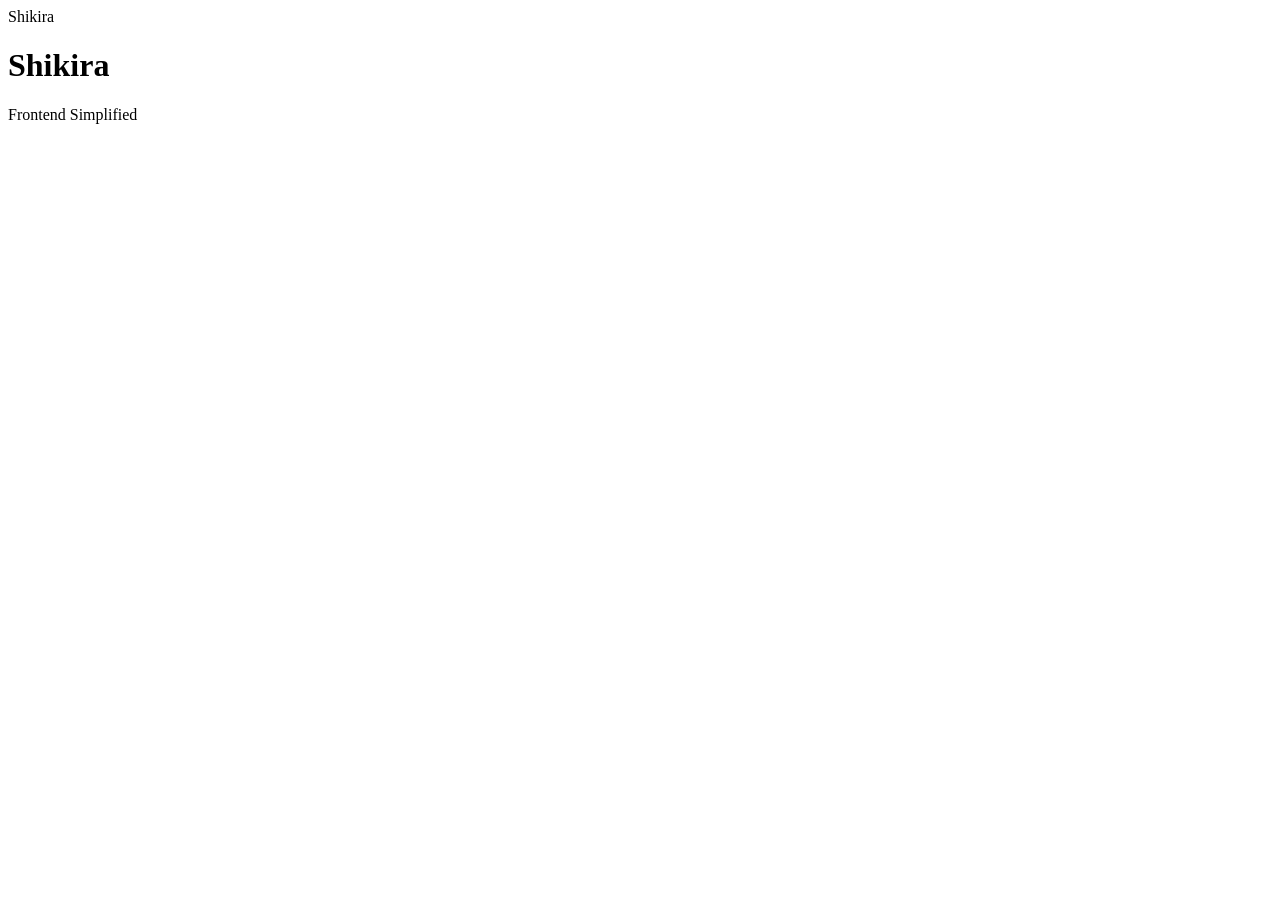
==== index.html @ d628eaca "first commit" ====
<!DOCTYPE html>
<html lang="en">
<head>
    <meta charset="UTF-8">
    <meta name="viewport" content="width=device-width, initial-scale=1.0">
    <title>Document</title>
</head>
<body>
    Shikira
    <h1>Shikira</h1>
    <p>Frontend Simplified</p>
</body>
</html>
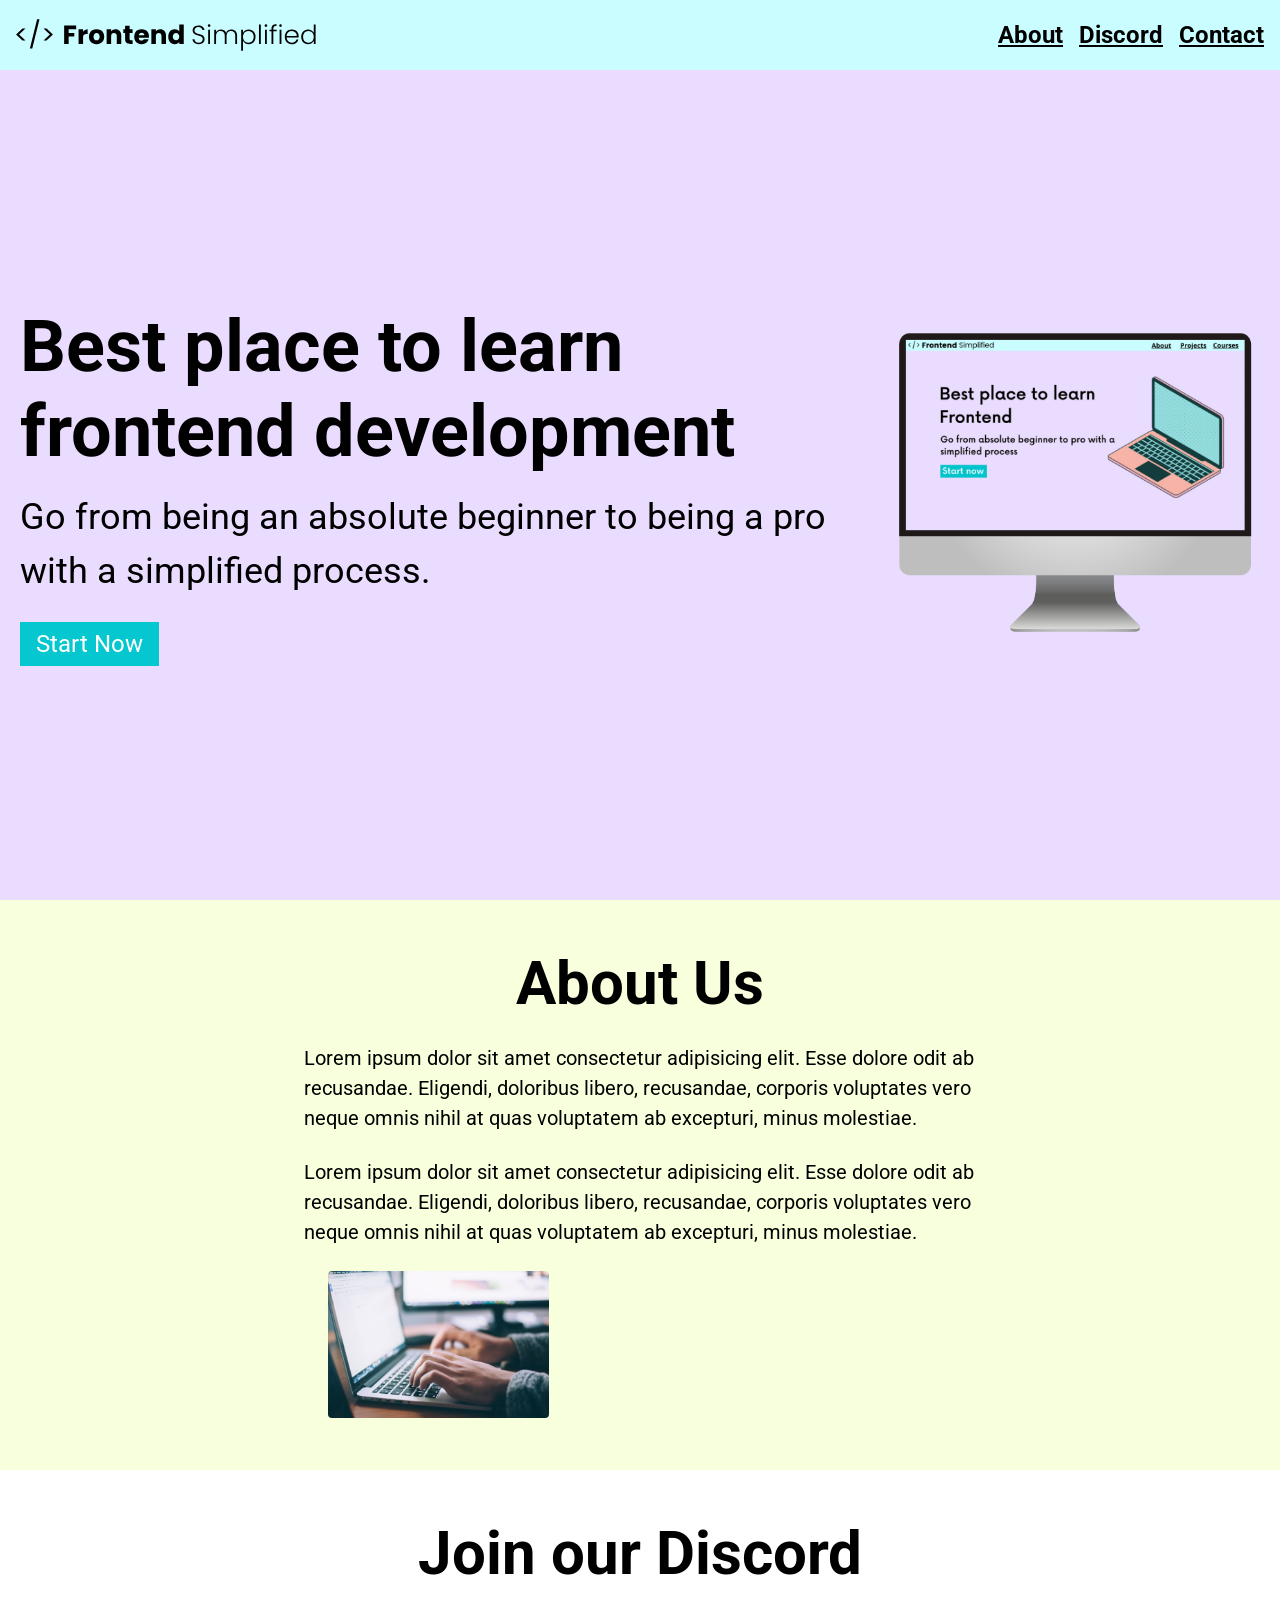
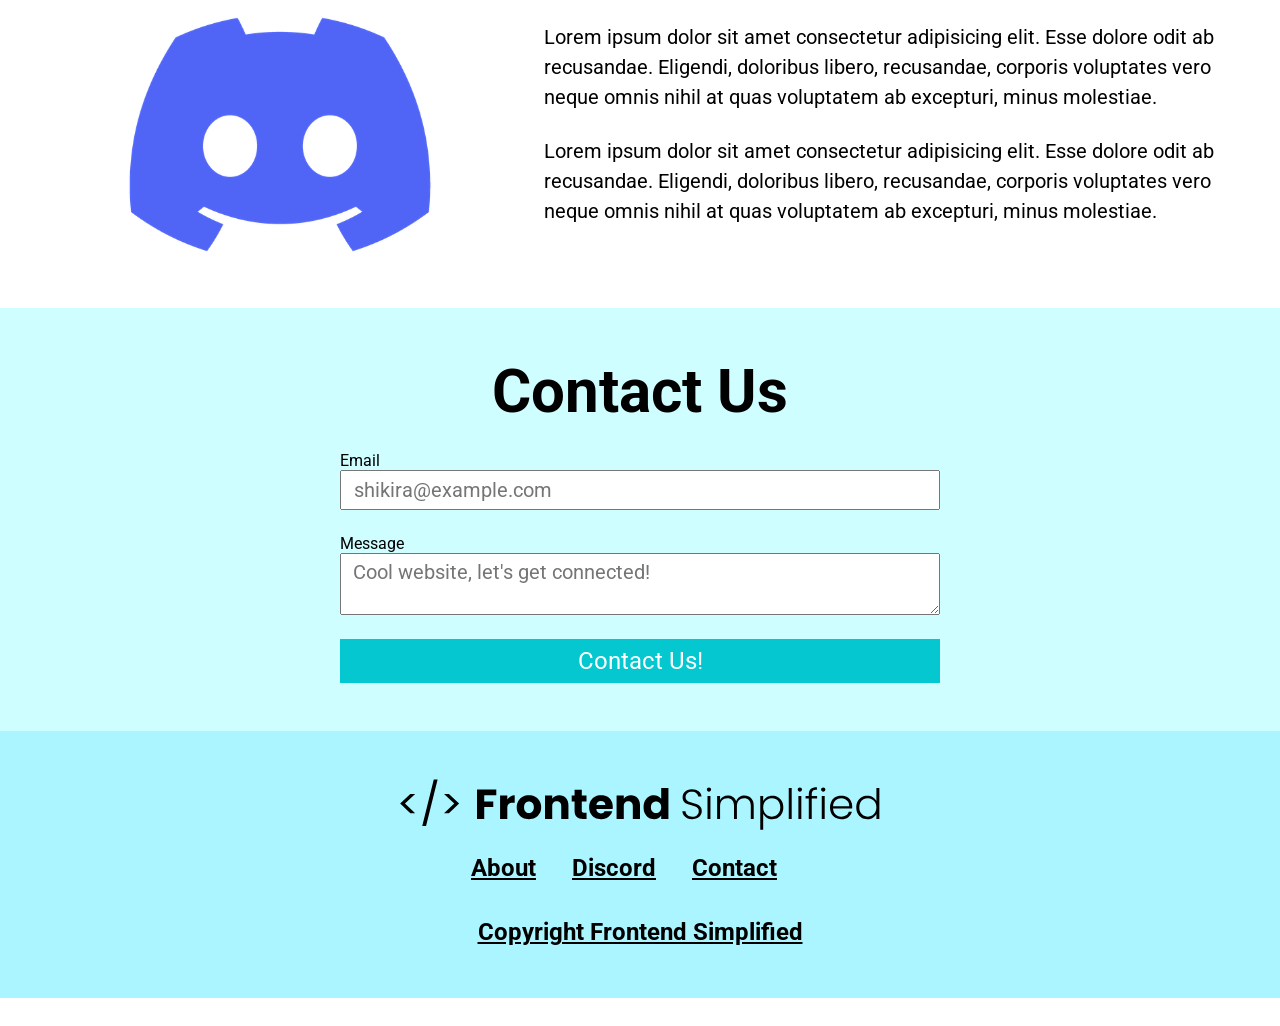
==== commit 8852f28b: "First commit" ====
--- a/index.html
+++ b/index.html
@@ -1,13 +1,97 @@
 <!DOCTYPE html>
 <html lang="en">
+
 <head>
     <meta charset="UTF-8">
+    <meta http-equiv="X-UA-Compatible" content="IE=edge">
     <meta name="viewport" content="width=device-width, initial-scale=1.0">
     <title>Document</title>
+    <link rel="stylesheet" href="./style.css"> 
 </head>
+
 <body>
-    Shikira
-    <h1>Shikira</h1>
-    <p>Frontend Simplified</p>
-</body>
+    <section>
+        <nav>
+            <img src="./HTML Practise Assets/FES.svg" class="logo" alt="Frontend Simplified logo">
+            <ul>
+                <li><a href="#about">About</a></li>
+                <li><a href="#Discord">Discord</a></li>
+                <li><a href="#contact">Contact</a></li>
+            </ul>
+        </nav>
+        <header>
+            <div class="row">
+                <div>
+                <h1>Best place to learn frontend development</h1>
+                <p class="subheader">Go from being an absolute beginner to being a pro with a simplified process.</p>
+                <button>Start Now</button>
+            </div>
+            <figure>
+                <img src="./HTML Practise Assets/laptop.png" alt="Laptop image">
+                </figure>
+                </div>
+        </header>
+    </section>
+    
+    <main>
+        <section id="about">
+            <h2>About Us</h2>
+            <div class="row">
+            <div class="section__description">
+                <div class="section__description--wrapper">
+            <p class="section__description--para">
+            Lorem ipsum dolor sit amet consectetur adipisicing elit. Esse dolore odit ab recusandae. Eligendi, doloribus libero, recusandae, corporis voluptates vero neque omnis nihil at quas voluptatem ab excepturi, minus molestiae.    
+            </p>
+            <p class="section__description--para">
+                Lorem ipsum dolor sit amet consectetur adipisicing elit. Esse dolore odit ab recusandae. Eligendi, doloribus libero, recusandae, corporis voluptates vero neque omnis nihil at quas voluptatem ab excepturi, minus molestiae.</p>
+            <div>
+            <figure class="about__img--wrapper">
+                <img src="./HTML Practise Assets/about.jpg" alt="About image">
+            </figure>   
+            </div>
+        </div>
+            </section>
+        </section>
+
+        <section id="Discord">
+            <h2>Join our Discord</h2>
+            <div class="row">
+            <div class="section__description">
+            <figure class="about__img--wrapper">
+                <img src="./HTML Practise Assets/discord.png" alt="Discord image">
+            </figure>
+            <div class="section__description--wrapper">
+            <p class="section__description--para">
+                Lorem ipsum dolor sit amet consectetur adipisicing elit. Esse dolore odit ab recusandae. Eligendi, doloribus libero, recusandae, corporis voluptates vero neque omnis nihil at quas voluptatem ab excepturi, minus molestiae.</p>
+
+            <p class="section__description--para">Lorem ipsum dolor sit amet consectetur adipisicing elit. Esse dolore odit ab recusandae. Eligendi, doloribus libero, recusandae, corporis voluptates vero neque omnis nihil at quas voluptatem ab excepturi, minus molestiae.</p>
+            </div>
+        </div>
+    </div>
+        </section>
+
+        <section id="contact">
+            <h2>Contact Us</h2>
+            <form action="">
+                <span>Email</span>
+                <input type="email" placeholder="shikira@example.com">
+                <span>Message</span>
+                <textarea placeholder="Cool website, let's get connected!"></textarea>
+                <button>Contact Us!</button>
+            </form>
+            </section>
+        </main>
+
+        <footer>
+            <img class="footer__logo"src="./HTML Practise Assets/FES.svg" alt="Frontend Simplified logo">
+            <div class="footer__links">
+                <a class="footer__link" href="#about">About</a>
+                <a class="footer__link" href="#discord">Discord</a>
+                <a class="footer__link" href="#contact">Contact</a>
+                <a class="footer__link" href=""Courses</a>
+            </div>
+            <p>Copyright Frontend Simplified</p>
+        </footer>
+    </body>
+              
 </html>
--- a/style.css
+++ b/style.css
@@ -0,0 +1,275 @@
+@import url('https://fonts.googleapis.com/css2?family=Roboto:wght@300;400;500;700&display=swap');
+* {
+  font-family: 'Roboto', sans-serif;
+  padding: 0;
+  margin: 0;
+  box-sizing: border-box;
+}
+
+html {
+  scroll-behavior: smooth;
+}
+
+nav {
+  display: flex;
+  justify-content: space-between;
+  align-items: center;
+  padding: 0px 16px;
+  height: 70px;
+  background-color: #CAFDFF;
+}
+
+header {
+  background-color: #EADCFF;
+  min-height: calc(100vh - 70px);
+  padding: 20px;
+  display: flex;
+  align-items: center;
+  justify-content: center;
+}
+
+img {
+  width: 100%;
+  border-radius: 4px;
+}
+
+button {
+  background-color: #05C7CF;
+  color: white;
+  padding: 8px 16px;
+  font-size: 24px;
+  border: none;
+  cursor: pointer;
+}
+
+p {
+  line-height: 1.5;
+}
+
+h1 {
+  font-size: 72px;
+}
+
+main section,
+footer {
+  padding: 48px 0;
+}
+
+.row {
+  width: 100%;
+  max-width: 1300px;
+  display: flex;
+  align-items: center;
+  justify-content: center;
+}
+
+.subheader {
+  font-size: 36px;
+  margin: 16px 0 24px 0;
+}
+
+ul {
+  display: flex;
+}
+
+a {
+  color: #000;
+  font-weight: bold;
+  font-size: 24px;
+}
+
+li {
+  list-style-type: none;
+  padding-left: 16px;
+}
+
+.logo {
+  width: 300px;
+}
+
+.home__description,
+.home__img--wrapper {
+  width: 50%;
+}
+
+.home__img--wrapper {
+  display: flex;
+  justify-content: center;
+}
+
+.home__img {
+  width: 80%;
+}
+
+/* 
+
+  ABOUT 
+  
+*/
+
+h2 {
+  font-size: 60px;
+  text-align: center;
+  margin-bottom: 24px;
+}
+
+#about {
+  background-color: #F8FFDC;
+}
+
+.section__description {
+  display: flex;
+  align-items: center;
+  justify-content: center;
+  max-width: 1200px;
+  margin: 0 auto;
+}
+
+.about__img--wrapper {
+  width: 40%;
+  padding: 0 24px;
+}
+
+.section__description--wrapper {
+  width: 60%;
+  padding: 0 24px;
+}
+
+.section__description--para {
+  font-size: 20px;
+  margin-bottom: 24px;
+}
+
+/* 
+
+  DISCORD 
+  
+*/
+
+#discord {
+  background-color: #4eadae;
+}
+
+/* 
+
+  CONTACT 
+  
+*/
+
+#contact {
+  background-color: #cefeff;
+}
+
+form {
+  max-width: 600px;
+  margin: 0 auto;
+  display: flex;
+  flex-direction: column;
+}
+
+input, textarea {
+  font-size: 20px;
+  margin-bottom: 24px;
+  padding: 6px 12px;
+}
+
+input {
+  height: 40px;
+}
+
+/* 
+
+  FOOTER 
+
+*/
+
+footer {
+  background-color: #AAF5FF;
+  display: flex;
+  flex-direction: column;
+  align-items: center;
+}
+
+.footer__logo {
+  max-width: 480px;
+  margin-bottom: 24px;
+}
+
+.footer__link {
+  padding: 0 16px;
+}
+
+.footer__links {
+  margin-bottom: 32px;
+}
+
+@media (max-width: 768px) {
+  .row {
+    flex-direction: column;
+  }
+  
+  .home__description, .home__img--wrapper {
+    width: 100%;
+  }
+
+  nav ul {
+    display: none;
+  }
+
+  .home__description {
+    margin-bottom: 24px;
+    display: flex;
+    flex-direction: column;
+    align-items: center;
+  }
+
+  h1 {
+    text-align: center;
+    font-size: 60px;
+  }
+
+  .subheader {
+    text-align: center;
+    font-size: 28px;
+  }
+
+  .section__description {
+    flex-direction: column;
+  }
+
+  .section__description--wrapper,
+  .about__img--wrapper {
+    width: 100%;
+  }
+
+  #discord .section__description {
+    flex-direction: column-reverse;
+  }
+
+  form {
+    padding: 0 24px;
+  }
+
+  footer {
+    padding: 48px 24px;
+  }
+
+  .footer__logo {
+    max-width: 400px;
+  }
+
+  .footer__link {
+    padding: 0 8px;
+    font-size: 18px;
+  }
+}
+
+@media (max-width: 480px) {
+  .footer__logo {
+    max-width: 320px;
+  }
+
+  .footer__link {
+    font-size: 16px;
+  }
+}
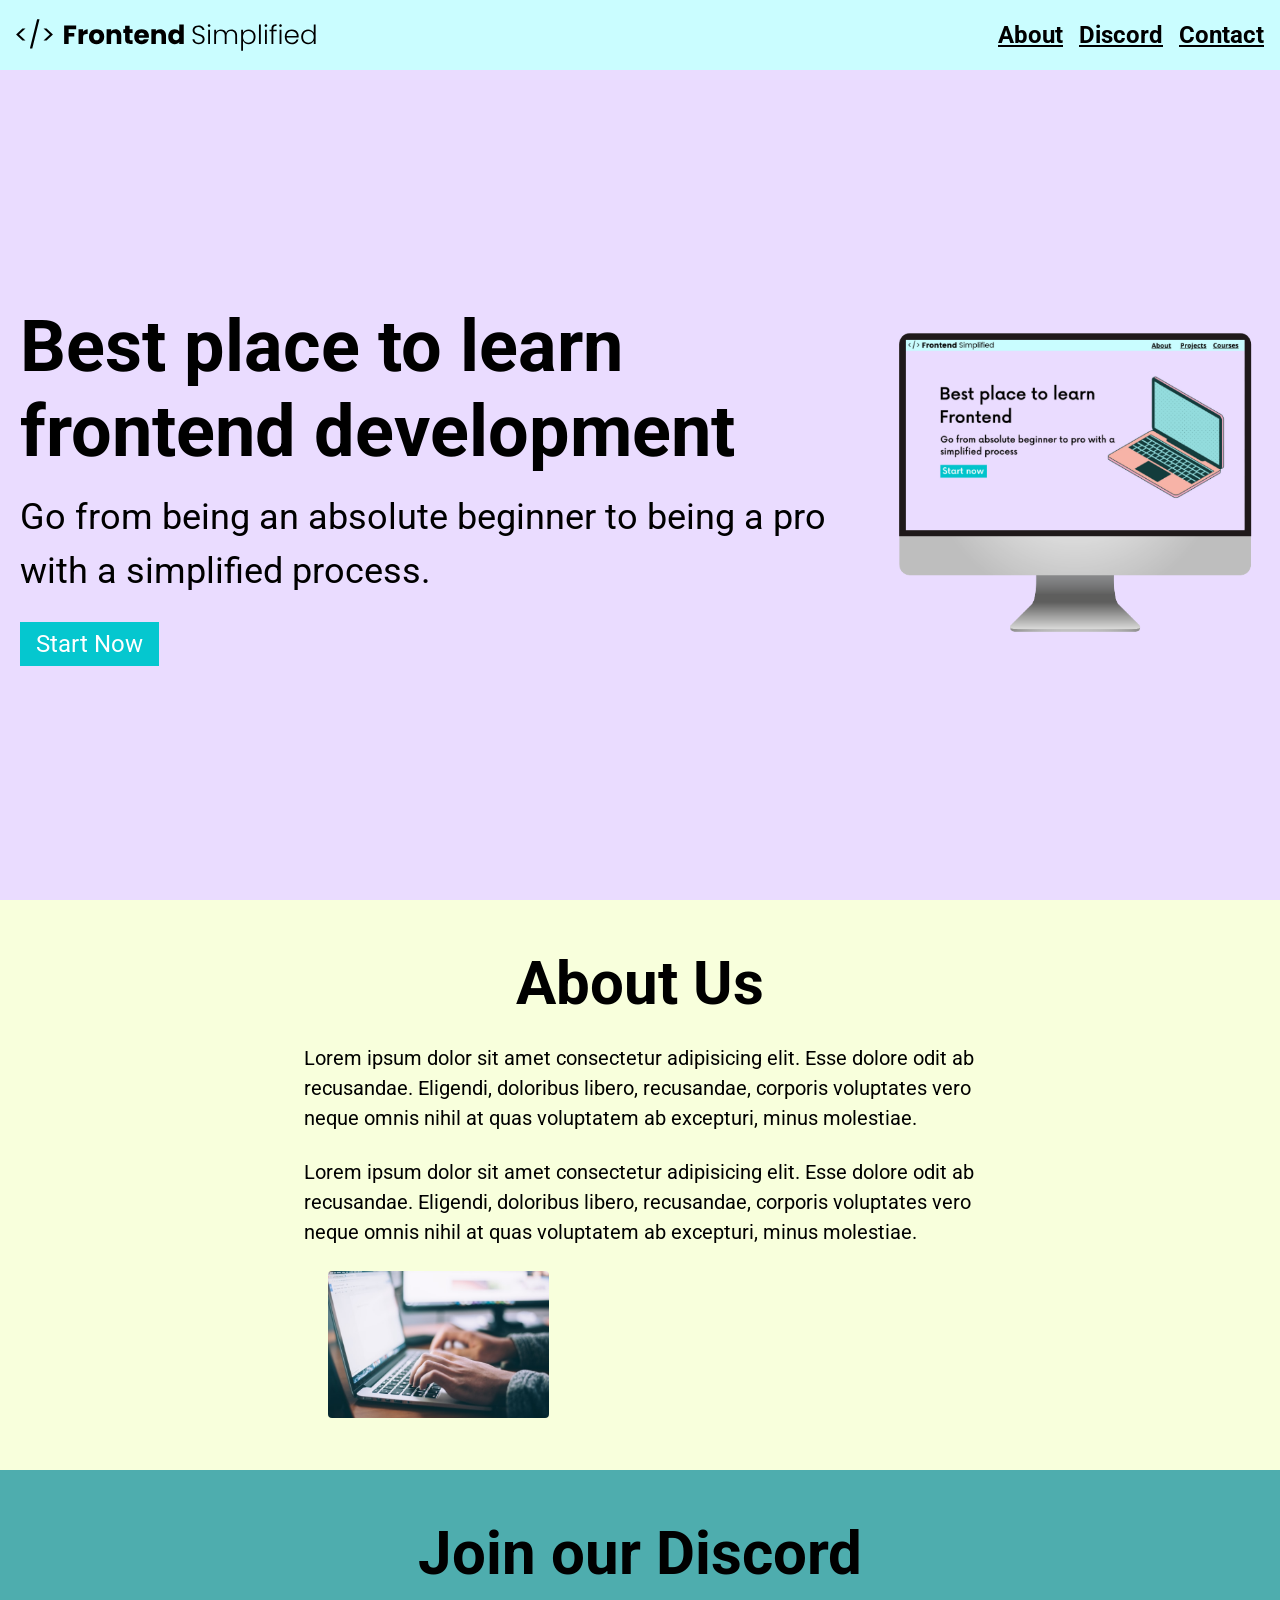
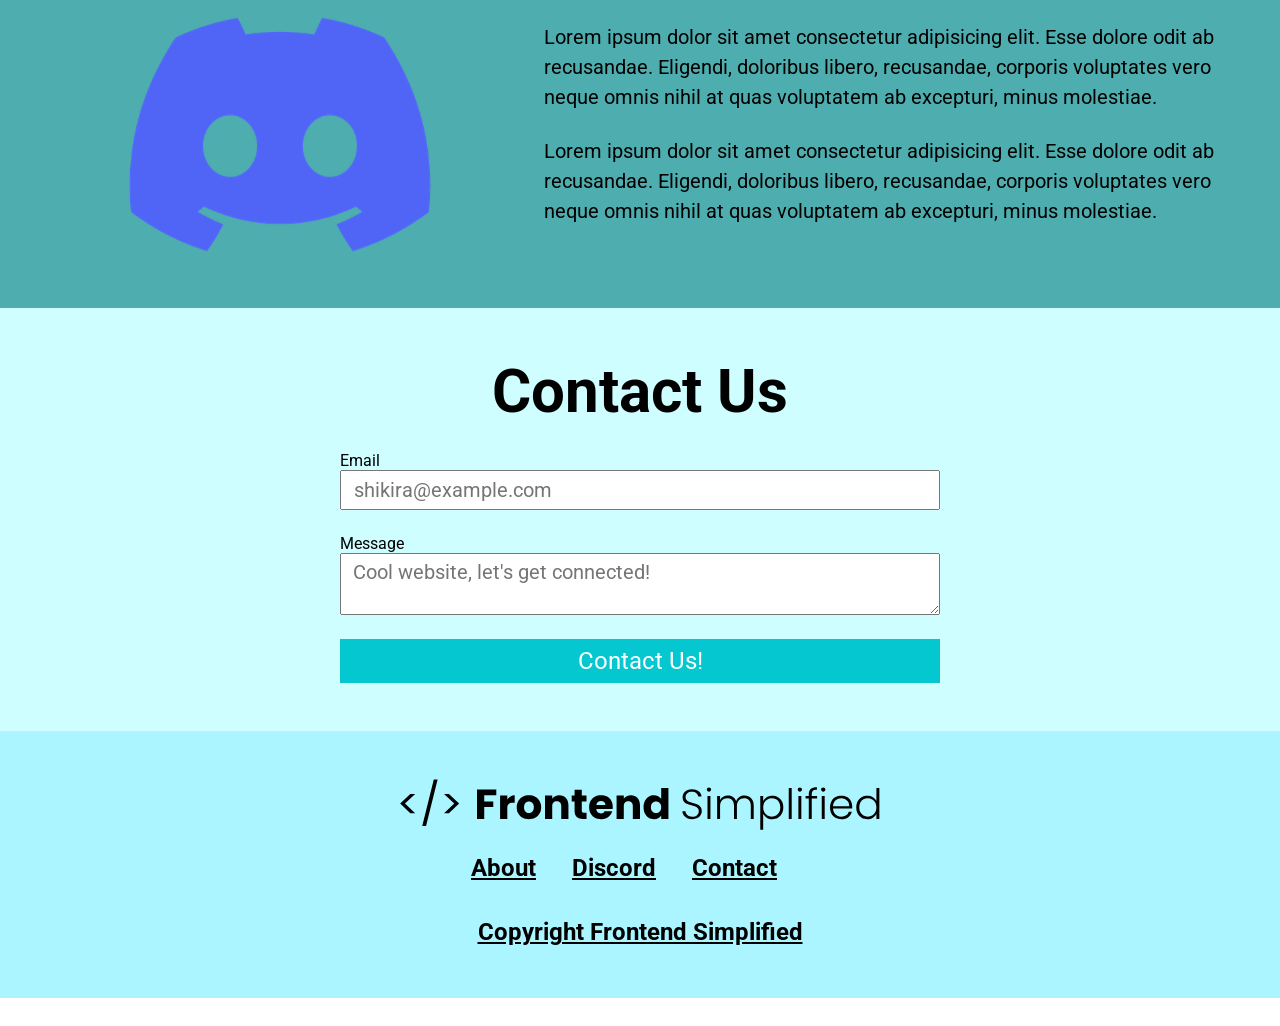
==== commit 957f6e30: "Change section ID from 'Discord' to 'discord'" ====
--- a/index.html
+++ b/index.html
@@ -53,7 +53,7 @@
             </section>
         </section>
 
-        <section id="Discord">
+        <section id="discord">
             <h2>Join our Discord</h2>
             <div class="row">
             <div class="section__description">
@@ -94,4 +94,4 @@
         </footer>
     </body>
               
-</html>+</html>
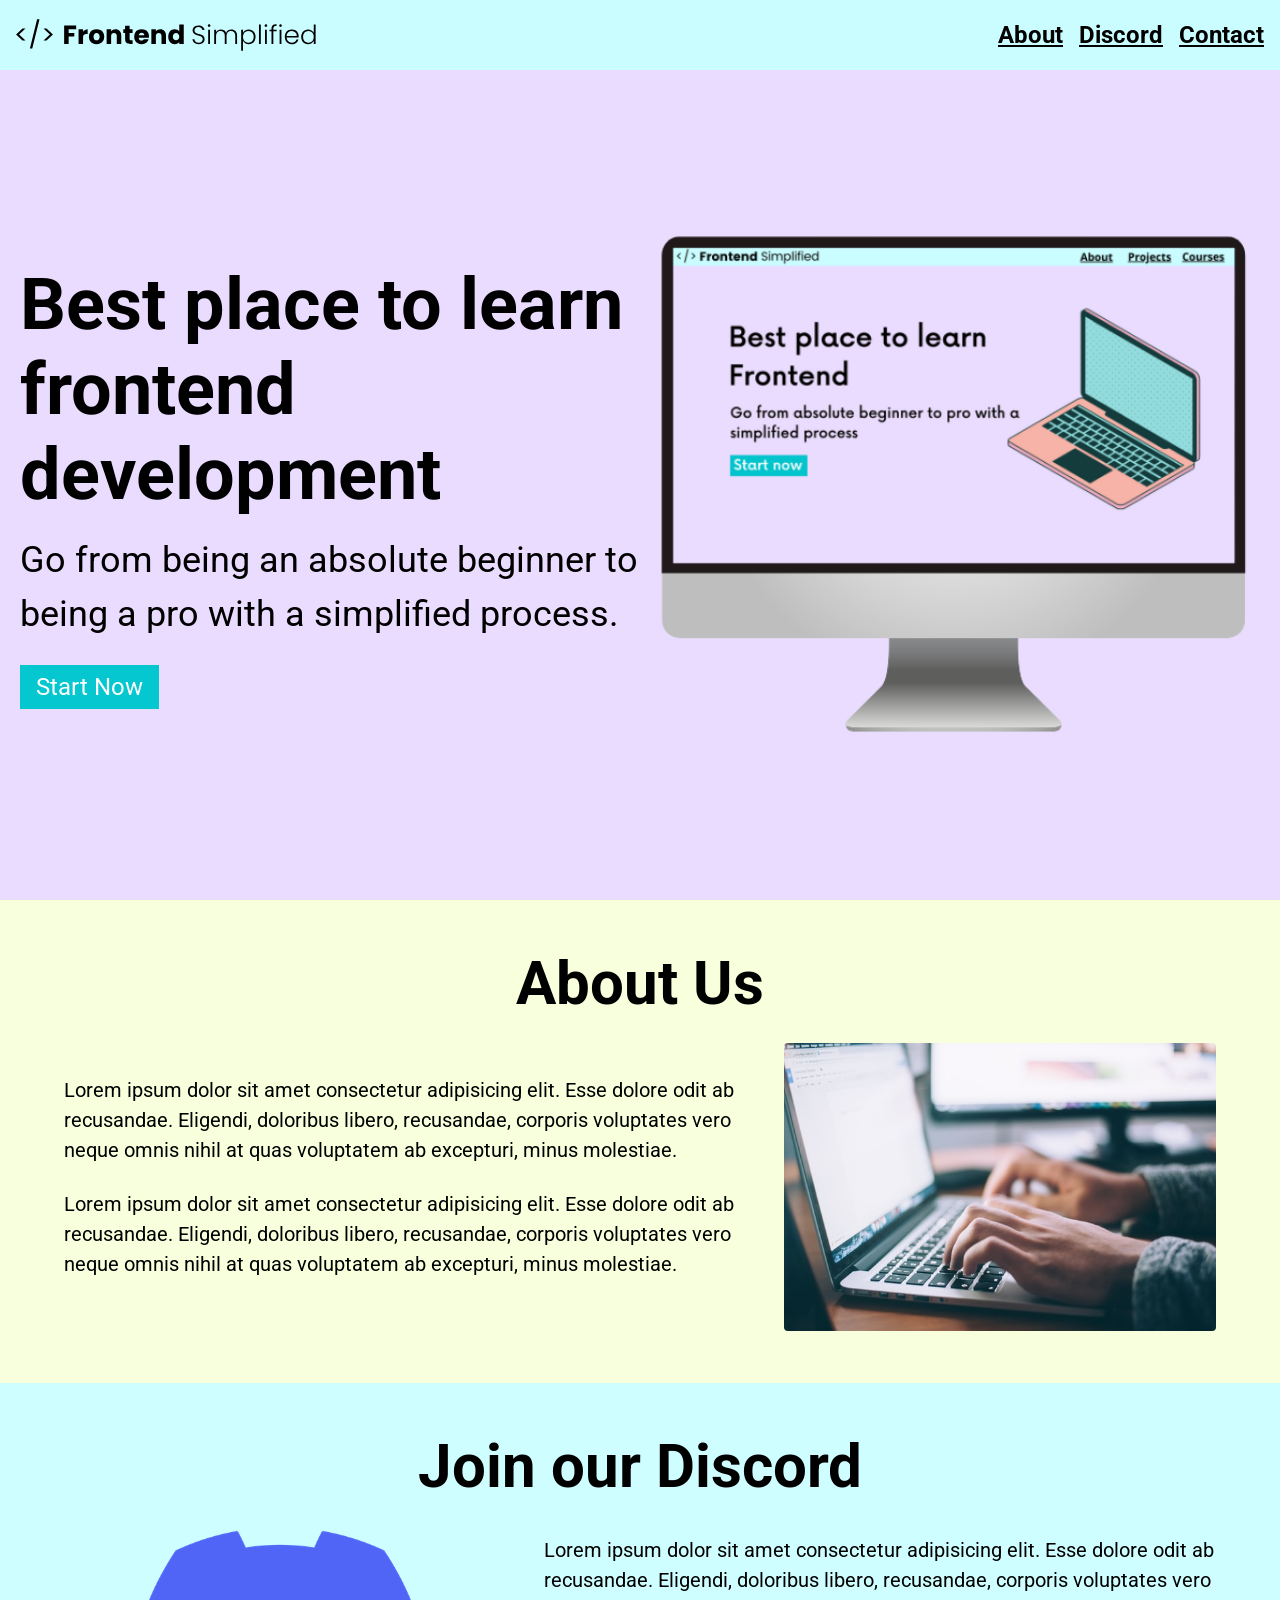
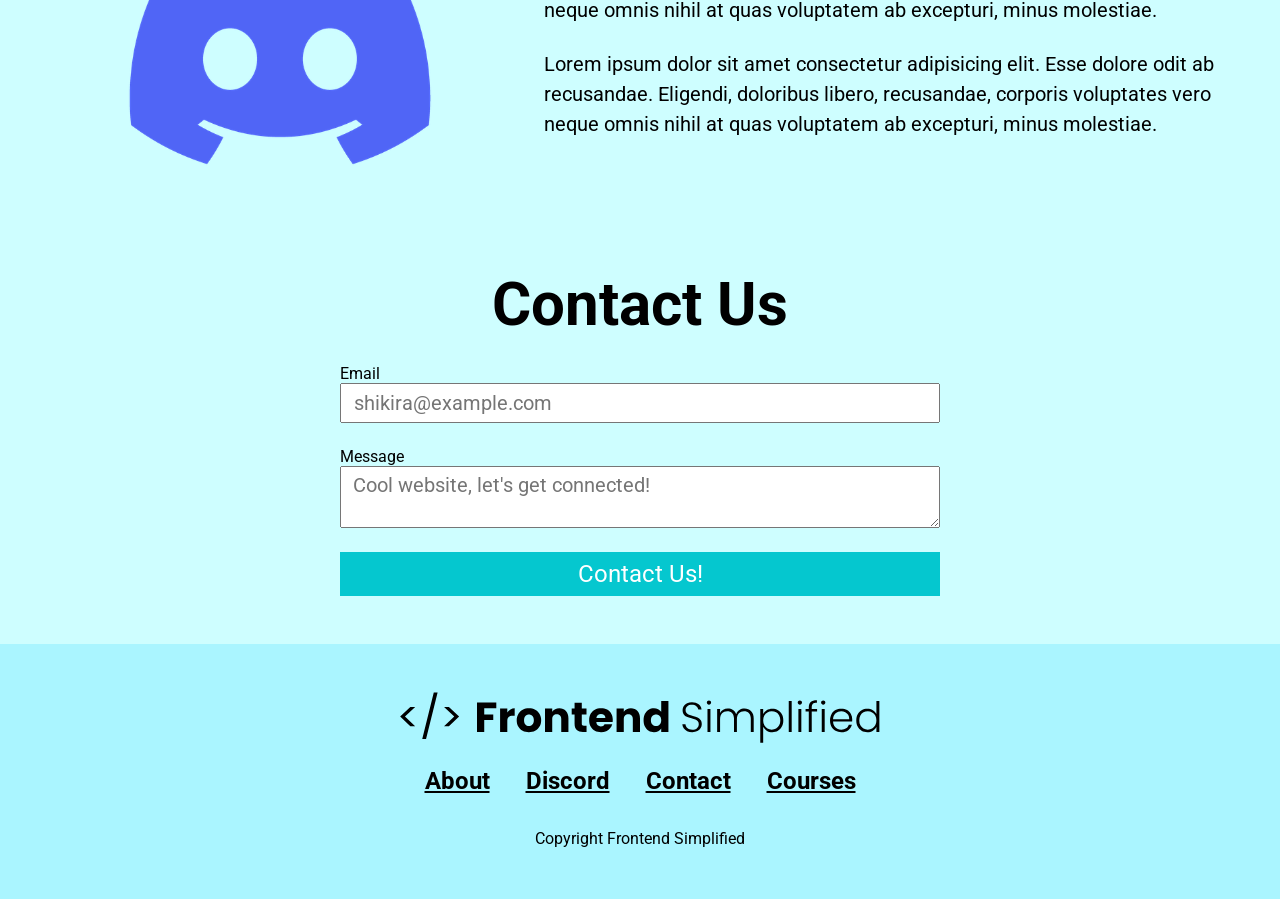
==== commit d5dd3349: "update" ====
--- a/index.html
+++ b/index.html
@@ -1,3 +1,4 @@
+
 <!DOCTYPE html>
 <html lang="en">
 
@@ -15,21 +16,21 @@
             <img src="./HTML Practise Assets/FES.svg" class="logo" alt="Frontend Simplified logo">
             <ul>
                 <li><a href="#about">About</a></li>
-                <li><a href="#Discord">Discord</a></li>
+                <li><a href="#discord">Discord</a></li>
                 <li><a href="#contact">Contact</a></li>
             </ul>
         </nav>
         <header>
             <div class="row">
-                <div>
-                <h1>Best place to learn frontend development</h1>
-                <p class="subheader">Go from being an absolute beginner to being a pro with a simplified process.</p>
-                <button>Start Now</button>
+                <div class="home__description">
+                    <h1>Best place to learn frontend development</h1>
+                    <p class="subheader">Go from being an absolute beginner to being a pro with a simplified process.</p>
+                    <button class="home__description--button">Start Now</button>
+                </div>
+                <figure class="home__img--wrapper">
+                    <img src="./HTML Practise Assets/laptop.png" alt="Laptop image">
+                </figure>
             </div>
-            <figure>
-                <img src="./HTML Practise Assets/laptop.png" alt="Laptop image">
-                </figure>
-                </div>
         </header>
     </section>
     
@@ -37,37 +38,40 @@
         <section id="about">
             <h2>About Us</h2>
             <div class="row">
-            <div class="section__description">
-                <div class="section__description--wrapper">
-            <p class="section__description--para">
-            Lorem ipsum dolor sit amet consectetur adipisicing elit. Esse dolore odit ab recusandae. Eligendi, doloribus libero, recusandae, corporis voluptates vero neque omnis nihil at quas voluptatem ab excepturi, minus molestiae.    
-            </p>
-            <p class="section__description--para">
-                Lorem ipsum dolor sit amet consectetur adipisicing elit. Esse dolore odit ab recusandae. Eligendi, doloribus libero, recusandae, corporis voluptates vero neque omnis nihil at quas voluptatem ab excepturi, minus molestiae.</p>
-            <div>
-            <figure class="about__img--wrapper">
-                <img src="./HTML Practise Assets/about.jpg" alt="About image">
-            </figure>   
+                <div class="section__description">
+                    <div class="section__description--wrapper">
+                        <p class="section__description--para">
+                            Lorem ipsum dolor sit amet consectetur adipisicing elit. Esse dolore odit ab recusandae. Eligendi, doloribus libero, recusandae, corporis voluptates vero neque omnis nihil at quas voluptatem ab excepturi, minus molestiae.    
+                        </p>
+                        <p class="section__description--para">
+                            Lorem ipsum dolor sit amet consectetur adipisicing elit. Esse dolore odit ab recusandae. Eligendi, doloribus libero, recusandae, corporis voluptates vero neque omnis nihil at quas voluptatem ab excepturi, minus molestiae.
+                        </p>
+                    </div>
+                    <figure class="about__img--wrapper">
+                        <img src="./HTML Practise Assets/about.jpg" alt="About image">
+                    </figure>   
+                </div>
             </div>
-        </div>
-            </section>
         </section>
 
         <section id="discord">
             <h2>Join our Discord</h2>
             <div class="row">
-            <div class="section__description">
-            <figure class="about__img--wrapper">
-                <img src="./HTML Practise Assets/discord.png" alt="Discord image">
-            </figure>
-            <div class="section__description--wrapper">
-            <p class="section__description--para">
-                Lorem ipsum dolor sit amet consectetur adipisicing elit. Esse dolore odit ab recusandae. Eligendi, doloribus libero, recusandae, corporis voluptates vero neque omnis nihil at quas voluptatem ab excepturi, minus molestiae.</p>
+                <div class="section__description">
+                    <figure class="about__img--wrapper">
+                        <img src="./HTML Practise Assets/discord.png" alt="Discord image">
+                    </figure>
+                    <div class="section__description--wrapper">
+                        <p class="section__description--para">
+                            Lorem ipsum dolor sit amet consectetur adipisicing elit. Esse dolore odit ab recusandae. Eligendi, doloribus libero, recusandae, corporis voluptates vero neque omnis nihil at quas voluptatem ab excepturi, minus molestiae.
+                        </p>
 
-            <p class="section__description--para">Lorem ipsum dolor sit amet consectetur adipisicing elit. Esse dolore odit ab recusandae. Eligendi, doloribus libero, recusandae, corporis voluptates vero neque omnis nihil at quas voluptatem ab excepturi, minus molestiae.</p>
+                        <p class="section__description--para">
+                            Lorem ipsum dolor sit amet consectetur adipisicing elit. Esse dolore odit ab recusandae. Eligendi, doloribus libero, recusandae, corporis voluptates vero neque omnis nihil at quas voluptatem ab excepturi, minus molestiae.
+                        </p>
+                    </div>
+                </div>
             </div>
-        </div>
-    </div>
         </section>
 
         <section id="contact">
@@ -79,19 +83,19 @@
                 <textarea placeholder="Cool website, let's get connected!"></textarea>
                 <button>Contact Us!</button>
             </form>
-            </section>
-        </main>
+        </section>
+    </main>
 
-        <footer>
-            <img class="footer__logo"src="./HTML Practise Assets/FES.svg" alt="Frontend Simplified logo">
-            <div class="footer__links">
-                <a class="footer__link" href="#about">About</a>
-                <a class="footer__link" href="#discord">Discord</a>
-                <a class="footer__link" href="#contact">Contact</a>
-                <a class="footer__link" href=""Courses</a>
-            </div>
-            <p>Copyright Frontend Simplified</p>
-        </footer>
-    </body>
+    <footer>
+        <img class="footer__logo" src="./HTML Practise Assets/FES.svg" alt="Frontend Simplified logo">
+        <div class="footer__links">
+            <a class="footer__link" href="#about">About</a>
+            <a class="footer__link" href="#discord">Discord</a>
+            <a class="footer__link" href="#contact">Contact</a>
+            <a class="footer__link" href="">Courses</a>
+        </div>
+        <p>Copyright Frontend Simplified</p>
+    </footer>
+</body>
               
-</html>
+</html>
--- a/style.css
+++ b/style.css
@@ -147,7 +147,7 @@
 */
 
 #discord {
-  background-color: #4eadae;
+  background-color: #cefeff;
 }
 
 /* 
